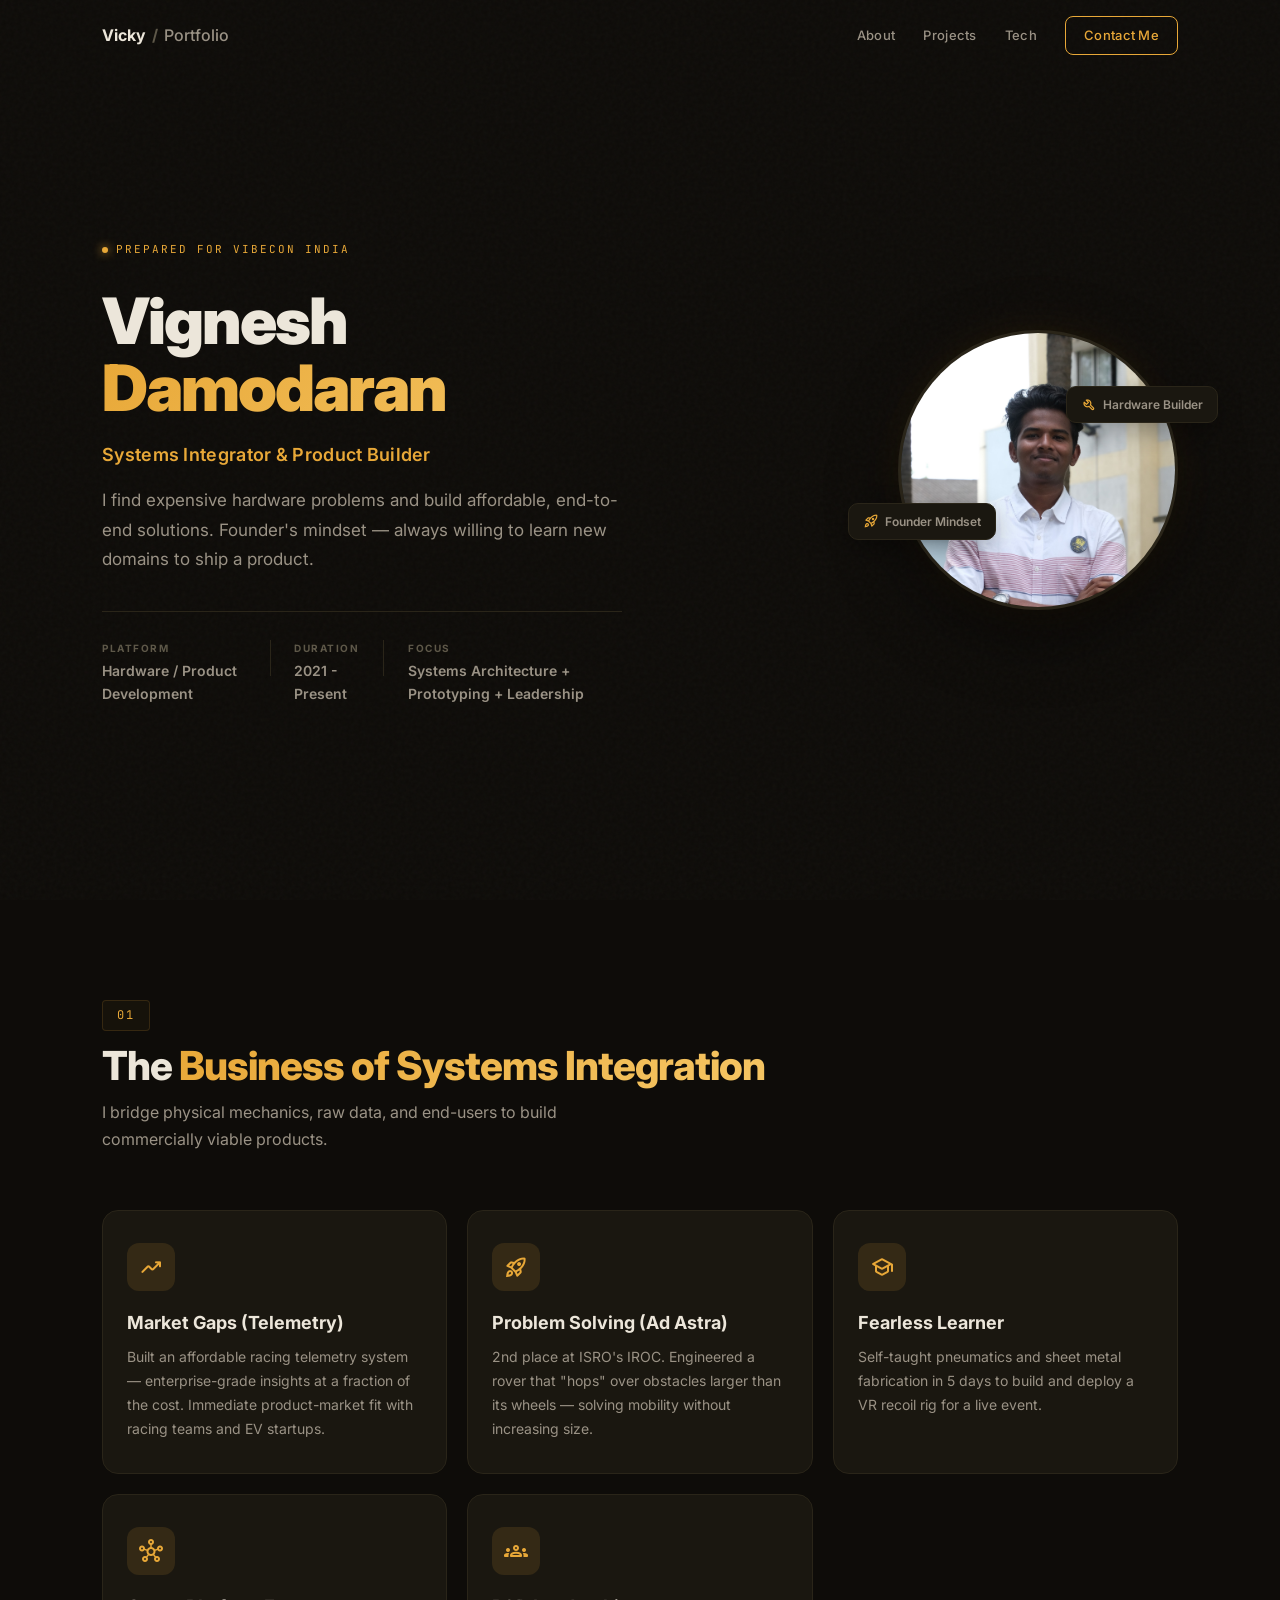
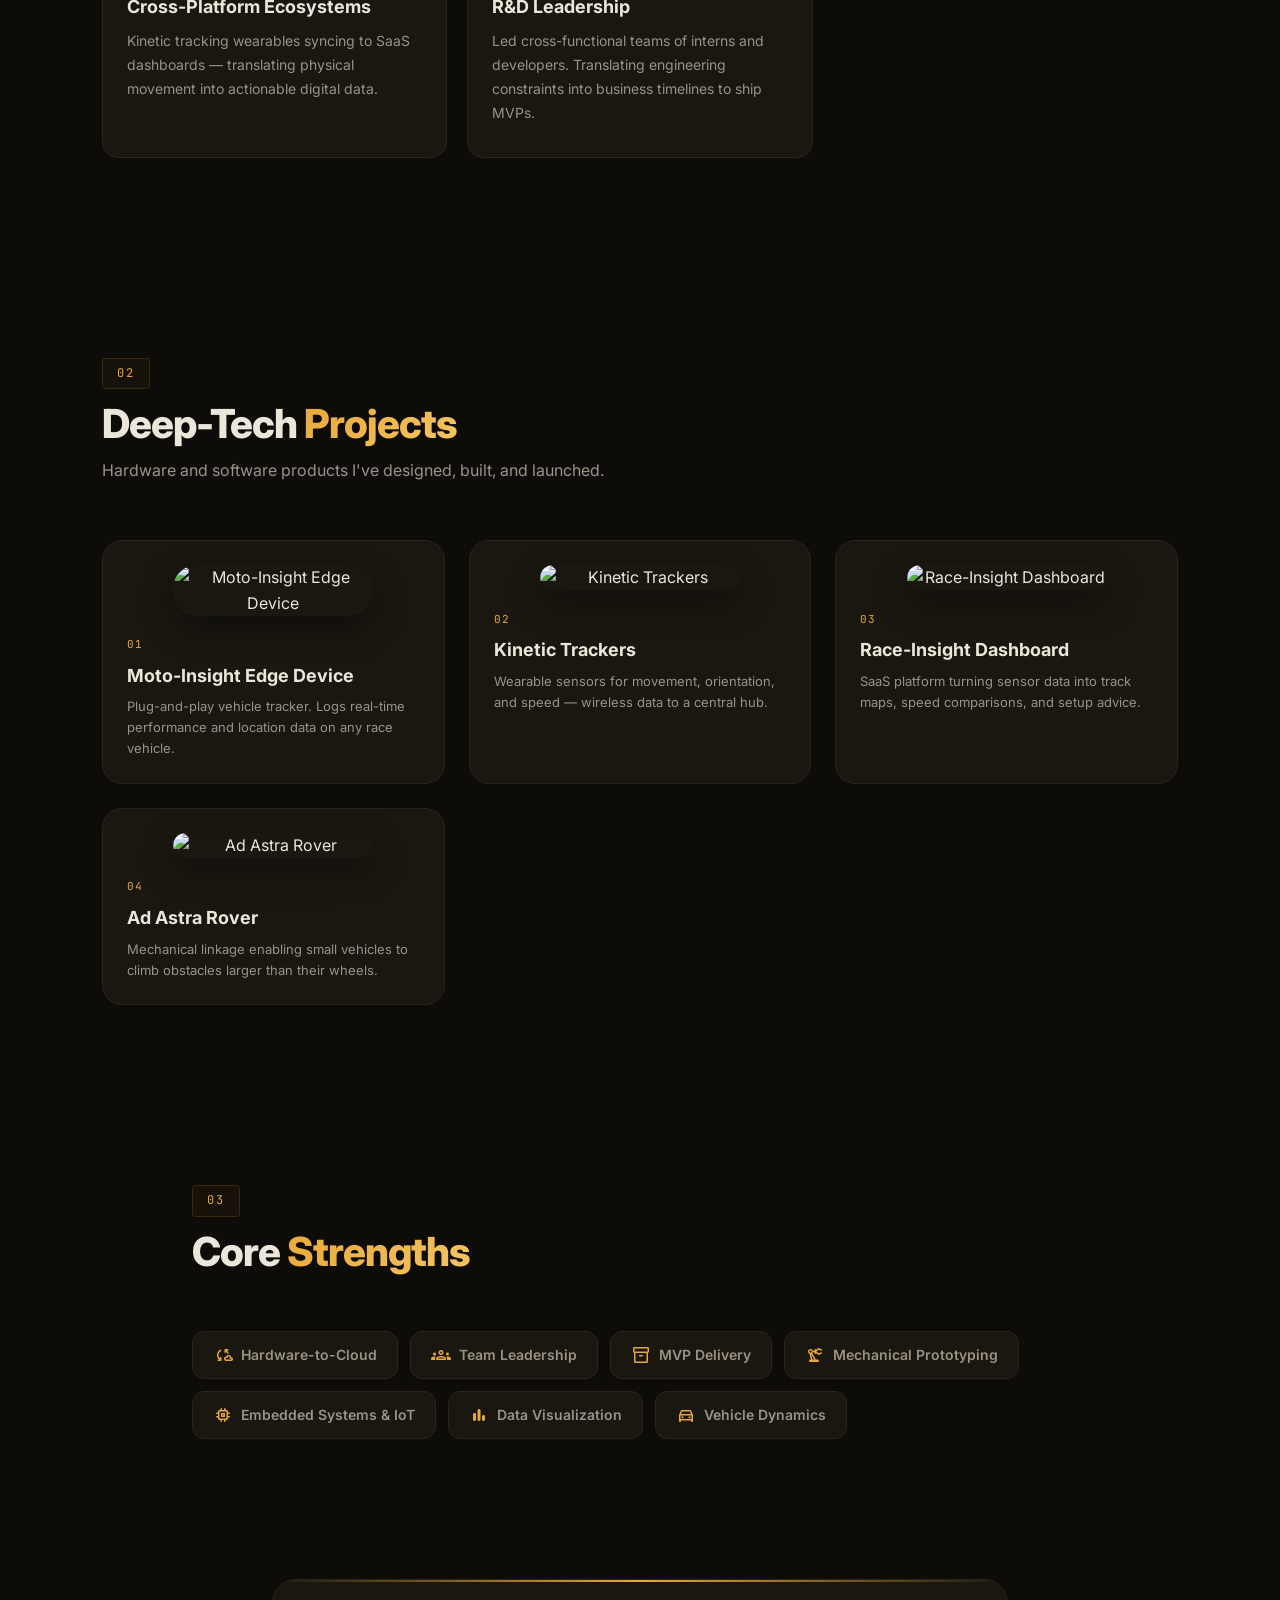
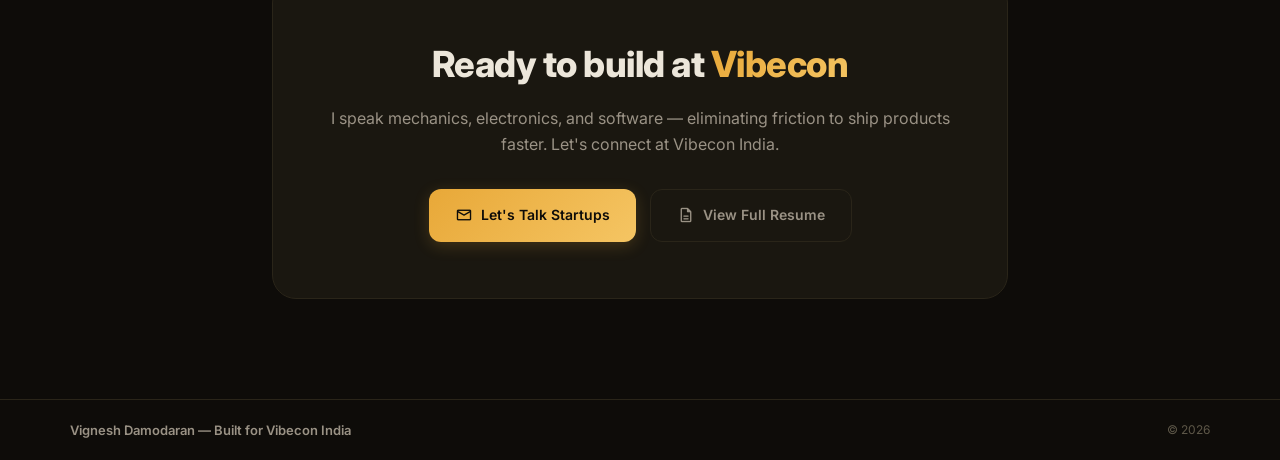
==== vicky.html @ 9a2b297b "feat: add new dynamic portfolio pages for Vignesh and Aslam, populated from configuration files." ====
<!DOCTYPE html>
<html lang="en">
<head>
  <meta charset="UTF-8">
  <meta name="viewport" content="width=device-width, initial-scale=1.0">
  <title>Vignesh Damodaran — Systems Integrator & Product Builder</title>
  <meta name="description" content="Portfolio of Vignesh Damodaran — a systems integrator bridging hardware, software, and market needs. Prepared for Vibecon India.">
  <link rel="preconnect" href="https://fonts.googleapis.com">
  <link rel="preconnect" href="https://fonts.gstatic.com" crossorigin>
  <link href="https://fonts.googleapis.com/css2?family=Inter:wght@300;400;500;600;700;800;900&family=JetBrains+Mono:wght@400;700&display=swap" rel="stylesheet">
  <link href="https://fonts.googleapis.com/css2?family=Material+Symbols+Rounded:opsz,wght,FILL,GRAD@20..48,100..700,0..1,-50..200" rel="stylesheet">
  <link rel="stylesheet" href="vicky-style.css">
</head>
<body>

  <div class="grain-overlay"></div>

  <!-- Navigation -->
  <nav class="nav" id="nav">
    <div class="nav-inner">
      <a href="#" class="nav-brand">
        <span class="brand-name" data-cfg="name"></span>
        <span class="brand-sep">/</span>
        <span class="brand-proj" data-cfg="navSub"></span>
      </a>
      <div class="nav-links">
        <a href="#about">About</a>
        <a href="#screens">Projects</a>
        <a href="#tech">Tech</a>
        <a href="#contact" class="nav-cta">Contact Me</a>
      </div>
    </div>
  </nav>

  <!-- Hero -->
  <section class="hero" id="hero">
    <div class="hero-content">
      <div class="hero-tag">
        <span class="tag-dot"></span>
        <span data-cfg="projectTag"></span>
      </div>
      <h1 id="hero-title"></h1>
      <p class="hero-role" data-cfg="role"></p>
      <p class="hero-desc" data-cfg="projectDesc"></p>
      <div class="hero-meta">
        <div class="meta-item">
          <span class="meta-label">Platform</span>
          <span class="meta-val" data-cfg="platform"></span>
        </div>
        <div class="meta-divider"></div>
        <div class="meta-item">
          <span class="meta-label">Duration</span>
          <span class="meta-val" data-cfg="duration"></span>
        </div>
        <div class="meta-divider"></div>
        <div class="meta-item">
          <span class="meta-label">Focus</span>
          <span class="meta-val" data-cfg="stackShort"></span>
        </div>
      </div>
    </div>
    <div class="hero-photo-wrap">
      <div class="photo-glow"></div>
      <div class="photo-frame" id="hero-photo">
        <span class="photo-initials" id="hero-initials"></span>
      </div>
      <div class="floating-badge badge-1">
        <span class="material-symbols-rounded">build</span>
        <span>Hardware Builder</span>
      </div>
      <div class="floating-badge badge-2">
        <span class="material-symbols-rounded">rocket_launch</span>
        <span>Founder Mindset</span>
      </div>
    </div>
  </section>

  <!-- About / Challenge -->
  <section class="about" id="about">
    <div class="section-intro reveal">
      <span class="section-num">01</span>
      <h2 id="about-title"></h2>
      <p data-cfg="challengeDesc"></p>
    </div>
    <div class="about-grid" id="about-grid"></div>
  </section>

  <!-- Screens -->
  <section class="screens" id="screens">
    <div class="section-intro reveal">
      <span class="section-num">02</span>
      <h2 id="screens-title"></h2>
      <p data-cfg="screensDesc"></p>
    </div>
    <div class="screens-carousel" id="screens-carousel"></div>
  </section>

  <!-- Tech Stack -->
  <section class="tech" id="tech">
    <div class="section-intro reveal">
      <span class="section-num">03</span>
      <h2>Core <span class="accent-text">Strengths</span></h2>
    </div>
    <div class="tech-row" id="tech-row"></div>
  </section>

  <!-- Contact CTA -->
  <section class="contact" id="contact">
    <div class="contact-card reveal">
      <h2 id="cta-title"></h2>
      <p data-cfg="ctaDesc"></p>
      <div class="contact-actions">
        <a href="#" class="btn btn-primary" id="cta-btn-primary">
          <span class="material-symbols-rounded">mail</span>
          <span></span>
        </a>
        <a href="#" class="btn btn-ghost" id="cta-btn-secondary">
          <span class="material-symbols-rounded">description</span>
          <span></span>
        </a>
      </div>
    </div>
  </section>

  <footer class="footer">
    <div class="footer-inner">
      <span class="footer-name" data-cfg="footerText"></span>
      <span class="footer-copy" id="footer-year"></span>
    </div>
  </footer>

  <script src="vicky-config.js"></script>
  <script src="vicky-script.js"></script>
</body>
</html>
---- vicky-style.css ----
/* =============================================================
   SITE 1 — AMBER PORTFOLIO
   Warm amber/gold color palette, case study framing
   ============================================================= */

*, *::before, *::after {
  margin: 0;
  padding: 0;
  box-sizing: border-box;
}

:root {
  --bg: #0e0c09;
  --bg-surface: #15120d;
  --bg-card: #1a1710;
  --bg-card-hover: #201c14;
  --accent: #e8a838;
  --accent-light: #f5c563;
  --accent-dim: rgba(232, 168, 56, 0.12);
  --accent-glow: rgba(232, 168, 56, 0.08);
  --text: #ece6da;
  --text-sub: #9a9285;
  --text-dim: #5e5849;
  --border: #2a2519;
  --font: 'Inter', system-ui, sans-serif;
  --mono: 'JetBrains Mono', monospace;
}

html {
  scroll-behavior: smooth;
  scroll-padding-top: 80px;
}

body {
  font-family: var(--font);
  background: var(--bg);
  color: var(--text);
  line-height: 1.6;
  overflow-x: hidden;
  -webkit-font-smoothing: antialiased;
}

/* Grain overlay */
.grain-overlay {
  position: fixed;
  inset: 0;
  opacity: 0.03;
  background-image: url("data:image/svg+xml,%3Csvg viewBox='0 0 256 256' xmlns='http://www.w3.org/2000/svg'%3E%3Cfilter id='n'%3E%3CfeTurbulence type='fractalNoise' baseFrequency='0.9' numOctaves='4' stitchTiles='stitch'/%3E%3C/filter%3E%3Crect width='100%25' height='100%25' filter='url(%23n)'/%3E%3C/svg%3E");
  pointer-events: none;
  z-index: 0;
}

/* ─── Nav ─── */
.nav {
  position: fixed;
  top: 0;
  left: 0;
  right: 0;
  z-index: 1000;
  padding: 16px 0;
  transition: all 0.4s ease;
}

.nav.scrolled {
  background: rgba(14, 12, 9, 0.9);
  backdrop-filter: blur(20px);
  -webkit-backdrop-filter: blur(20px);
  border-bottom: 1px solid var(--border);
  padding: 10px 0;
}

.nav-inner {
  max-width: 1140px;
  margin: 0 auto;
  padding: 0 32px;
  display: flex;
  align-items: center;
  justify-content: space-between;
}

.nav-brand {
  text-decoration: none;
  display: flex;
  align-items: center;
  gap: 6px;
  font-size: 16px;
  font-weight: 700;
}

.brand-name { color: var(--text); }
.brand-sep { color: var(--text-dim); }
.brand-proj { color: var(--text-sub); font-weight: 500; }

.nav-links {
  display: flex;
  align-items: center;
  gap: 28px;
}

.nav-links a {
  color: var(--text-sub);
  text-decoration: none;
  font-size: 13px;
  font-weight: 500;
  transition: color 0.3s;
  letter-spacing: 0.3px;
}

.nav-links a:hover { color: var(--accent); }

.nav-cta {
  padding: 8px 18px !important;
  border: 1px solid var(--accent);
  border-radius: 8px;
  color: var(--accent) !important;
  transition: all 0.3s !important;
}

.nav-cta:hover {
  background: var(--accent-dim);
  box-shadow: 0 0 16px var(--accent-glow);
}

/* ─── Shared ─── */
section {
  position: relative;
  z-index: 1;
}

.accent-text {
  background: linear-gradient(135deg, var(--accent), var(--accent-light));
  -webkit-background-clip: text;
  -webkit-text-fill-color: transparent;
  background-clip: text;
}

.section-intro {
  margin-bottom: 56px;
}

.section-num {
  font-family: var(--mono);
  font-size: 12px;
  color: var(--accent);
  letter-spacing: 2px;
  display: block;
  margin-bottom: 12px;
  padding: 5px 14px;
  border: 1px solid rgba(232, 168, 56, 0.15);
  border-radius: 4px;
  display: inline-block;
  background: rgba(232, 168, 56, 0.04);
}

.section-intro h2 {
  font-size: 40px;
  font-weight: 800;
  letter-spacing: -1px;
  margin-bottom: 10px;
  line-height: 1.15;
}

.section-intro p {
  color: var(--text-sub);
  font-size: 16px;
  max-width: 520px;
  line-height: 1.7;
}

/* ─── Hero ─── */
.hero {
  min-height: 100vh;
  display: flex;
  align-items: center;
  justify-content: space-between;
  gap: 64px;
  max-width: 1140px;
  margin: 0 auto;
  padding: 120px 32px 80px;
}

.hero-content { flex: 1; max-width: 520px; }

.hero-tag {
  display: inline-flex;
  align-items: center;
  gap: 8px;
  font-family: var(--mono);
  font-size: 11px;
  color: var(--accent);
  letter-spacing: 2px;
  margin-bottom: 28px;
}

.tag-dot {
  width: 6px;
  height: 6px;
  border-radius: 50%;
  background: var(--accent);
  box-shadow: 0 0 10px var(--accent);
  animation: pulse-d 2s ease infinite;
}

@keyframes pulse-d {
  0%, 100% { opacity: 1; }
  50% { opacity: 0.4; }
}

.hero h1 {
  font-size: 64px;
  font-weight: 900;
  line-height: 1.05;
  letter-spacing: -2px;
  margin-bottom: 20px;
}

.hero h1 .line { display: block; }

.hero-role {
  font-size: 18px;
  font-weight: 600;
  color: var(--accent);
  margin-bottom: 16px;
  letter-spacing: 0.3px;
}

.hero-desc {
  font-size: 17px;
  color: var(--text-sub);
  line-height: 1.75;
  margin-bottom: 36px;
}

.hero-meta {
  display: flex;
  align-items: flex-start;
  gap: 24px;
  padding-top: 28px;
  border-top: 1px solid var(--border);
}

.meta-item { display: flex; flex-direction: column; gap: 4px; }
.meta-label { font-size: 10px; font-weight: 700; letter-spacing: 1.5px; text-transform: uppercase; color: var(--text-dim); }
.meta-val { font-size: 14px; font-weight: 600; color: var(--text-sub); }
.meta-divider { width: 1px; height: 36px; background: var(--border); }

/* Hero Profile Photo */
.hero-photo-wrap {
  position: relative;
  flex-shrink: 0;
}

.photo-glow {
  position: absolute;
  top: 50%;
  left: 50%;
  transform: translate(-50%, -50%);
  width: 320px;
  height: 320px;
  background: radial-gradient(circle, rgba(232, 168, 56, 0.12) 0%, transparent 70%);
  filter: blur(40px);
  pointer-events: none;
}

.photo-frame {
  position: relative;
  width: 280px;
  height: 280px;
  border-radius: 50%;
  overflow: hidden;
  border: 3px solid var(--border);
  box-shadow: 0 24px 64px rgba(0, 0, 0, 0.5), 0 0 40px rgba(232, 168, 56, 0.06);
  animation: float-d 5s ease-in-out infinite;
  display: flex;
  align-items: center;
  justify-content: center;
  background: linear-gradient(135deg, var(--bg-card), var(--bg-card-hover));
}

@keyframes float-d {
  0%, 100% { transform: translateY(0); }
  50% { transform: translateY(-10px); }
}

.photo-img {
  width: 100%;
  height: 100%;
  object-fit: cover;
  display: block;
}

.photo-initials {
  font-size: 72px;
  font-weight: 900;
  letter-spacing: -2px;
  background: linear-gradient(135deg, var(--accent), var(--accent-light));
  -webkit-background-clip: text;
  -webkit-text-fill-color: transparent;
  background-clip: text;
  user-select: none;
}

.floating-badge {
  position: absolute;
  display: flex;
  align-items: center;
  gap: 6px;
  padding: 8px 14px;
  border-radius: 10px;
  background: var(--bg-card);
  border: 1px solid var(--border);
  font-size: 12px;
  font-weight: 600;
  color: var(--text-sub);
  box-shadow: 0 8px 24px rgba(0, 0, 0, 0.3);
  animation: badge-float 4s ease-in-out infinite;
  z-index: 2;
}

.floating-badge .material-symbols-rounded {
  font-size: 16px;
  color: var(--accent);
}

.badge-1 { top: 20%; right: -40px; animation-delay: 0s; }
.badge-2 { bottom: 25%; left: -50px; animation-delay: 1.5s; }

@keyframes badge-float {
  0%, 100% { transform: translateY(0); }
  50% { transform: translateY(-6px); }
}

/* ─── About Cards ─── */
.about {
  padding: 100px 32px;
  max-width: 1140px;
  margin: 0 auto;
}

.about-grid {
  display: grid;
  grid-template-columns: repeat(3, 1fr);
  gap: 20px;
}

.about-card {
  background: var(--bg-card);
  border: 1px solid var(--border);
  border-radius: 16px;
  padding: 32px 24px;
  transition: all 0.4s ease;
}

.about-card:hover {
  background: var(--bg-card-hover);
  transform: translateY(-4px);
  border-color: rgba(232, 168, 56, 0.12);
}

.card-icon {
  width: 48px;
  height: 48px;
  display: flex;
  align-items: center;
  justify-content: center;
  border-radius: 12px;
  background: var(--accent-dim);
  margin-bottom: 18px;
}

.card-icon .material-symbols-rounded {
  font-size: 24px;
  color: var(--accent);
}

.about-card h3 {
  font-size: 18px;
  font-weight: 700;
  margin-bottom: 8px;
}

.about-card p {
  font-size: 14px;
  color: var(--text-sub);
  line-height: 1.7;
}

/* ─── Screens Carousel ─── */
.screens {
  padding: 100px 32px;
  max-width: 1140px;
  margin: 0 auto;
}

.screens-carousel {
  display: grid;
  grid-template-columns: repeat(3, 1fr);
  gap: 24px;
}

.screen-card {
  background: var(--bg-card);
  border: 1px solid var(--border);
  border-radius: 20px;
  padding: 24px;
  transition: all 0.4s ease;
  text-align: center;
}

.screen-card:hover {
  transform: translateY(-6px);
  border-color: rgba(232, 168, 56, 0.15);
}

.screen-phone {
  margin-bottom: 20px;
}

.screen-phone img {
  width: 100%;
  max-width: 200px;
  border-radius: 24px;
  display: inline-block;
  box-shadow: 0 12px 32px rgba(0, 0, 0, 0.4);
}

.screen-meta { text-align: left; }

.screen-num {
  font-family: var(--mono);
  font-size: 11px;
  color: var(--accent);
  letter-spacing: 1px;
  display: block;
  margin-bottom: 8px;
}

.screen-meta h3 {
  font-size: 18px;
  font-weight: 700;
  margin-bottom: 6px;
}

.screen-meta p {
  font-size: 13px;
  color: var(--text-sub);
  line-height: 1.6;
}

/* ─── Process & Development ─── */
.process {
  padding: 100px 32px;
  max-width: 1140px;
  margin: 0 auto;
}

.process-grid {
  display: grid;
  grid-template-columns: repeat(4, 1fr);
  gap: 20px;
}

.process-card {
  background: var(--bg-card);
  border: 1px solid var(--border);
  border-radius: 16px;
  padding: 32px 24px;
  transition: all 0.4s ease;
  position: relative;
  overflow: hidden;
}

.process-card::before {
  content: '';
  position: absolute;
  top: 0;
  left: 0;
  width: 4px;
  height: 100%;
  background: linear-gradient(180deg, var(--accent), transparent);
  opacity: 0;
  transition: opacity 0.4s;
}

.process-card:hover::before { opacity: 1; }
.process-card:hover { transform: translateY(-4px); border-color: rgba(232, 168, 56, 0.12); }

.process-step {
  font-family: var(--mono);
  font-size: 12px;
  color: var(--accent);
  letter-spacing: 1px;
  margin-bottom: 12px;
  display: block;
}

.process-card h3 {
  font-size: 18px;
  font-weight: 700;
  margin-bottom: 8px;
}

.process-card p {
  font-size: 14px;
  color: var(--text-sub);
  line-height: 1.7;
}

/* ─── Tech Stack ─── */
.tech {
  padding: 80px 32px;
  max-width: 960px;
  margin: 0 auto;
}

.tech-row {
  display: flex;
  flex-wrap: wrap;
  gap: 12px;
}

.tech-chip {
  display: inline-flex;
  align-items: center;
  gap: 8px;
  padding: 12px 20px;
  background: var(--bg-card);
  border: 1px solid var(--border);
  border-radius: 12px;
  font-size: 14px;
  font-weight: 600;
  color: var(--text-sub);
  transition: all 0.3s;
}

.tech-chip .material-symbols-rounded {
  font-size: 20px;
  color: var(--accent);
}

.tech-chip:hover {
  border-color: rgba(232, 168, 56, 0.15);
  background: var(--bg-card-hover);
  transform: translateY(-2px);
}

/* ─── Contact CTA ─── */
.contact {
  padding: 60px 32px 100px;
  max-width: 800px;
  margin: 0 auto;
}

.contact-card {
  background: var(--bg-card);
  border: 1px solid var(--border);
  border-radius: 24px;
  padding: 56px 48px;
  text-align: center;
  position: relative;
  overflow: hidden;
}

.contact-card::before {
  content: '';
  position: absolute;
  top: 0;
  left: 0;
  right: 0;
  height: 2px;
  background: linear-gradient(90deg, transparent, var(--accent), transparent);
}

.contact-card h2 {
  font-size: 36px;
  font-weight: 800;
  margin-bottom: 12px;
  letter-spacing: -0.5px;
}

.contact-card p {
  color: var(--text-sub);
  font-size: 16px;
  margin-bottom: 32px;
}

.contact-actions {
  display: flex;
  gap: 14px;
  justify-content: center;
}

.btn {
  display: inline-flex;
  align-items: center;
  gap: 8px;
  padding: 14px 26px;
  border-radius: 12px;
  font-size: 14px;
  font-weight: 600;
  text-decoration: none;
  transition: all 0.35s ease;
  cursor: pointer;
  border: none;
}

.btn .material-symbols-rounded { font-size: 18px; }

.btn-primary {
  background: linear-gradient(135deg, var(--accent), var(--accent-light));
  color: #0e0c09;
  box-shadow: 0 4px 16px rgba(232, 168, 56, 0.2);
}

.btn-primary:hover {
  box-shadow: 0 6px 24px rgba(232, 168, 56, 0.35);
  transform: translateY(-2px);
}

.btn-ghost {
  background: transparent;
  color: var(--text-sub);
  border: 1px solid var(--border);
}

.btn-ghost:hover {
  border-color: var(--accent);
  color: var(--accent);
}

/* ─── Footer ─── */
.footer {
  border-top: 1px solid var(--border);
  padding: 20px 32px;
  position: relative;
  z-index: 1;
}

.footer-inner {
  max-width: 1140px;
  margin: 0 auto;
  display: flex;
  justify-content: space-between;
  align-items: center;
}

.footer-name { font-size: 13px; font-weight: 600; color: var(--text-sub); }
.footer-copy { font-size: 12px; color: var(--text-dim); }

/* ─── Animations ─── */
.reveal {
  opacity: 0;
  transform: translateY(24px);
  transition: opacity 0.7s ease, transform 0.7s ease;
}

.reveal.visible {
  opacity: 1;
  transform: translateY(0);
}

/* ─── Responsive ─── */
@media (max-width: 900px) {
  .hero {
    flex-direction: column;
    text-align: center;
    padding: 120px 24px 60px;
    gap: 48px;
  }
  .hero h1 { font-size: 44px; }
  .hero-meta { justify-content: center; flex-wrap: wrap; }
  .about-grid, .screens-carousel { grid-template-columns: 1fr; gap: 16px; }
  .process-grid { grid-template-columns: repeat(2, 1fr); }
  .section-intro h2 { font-size: 32px; }
  .contact-card { padding: 36px 24px; }
  .contact-card h2 { font-size: 28px; }
  .contact-actions { flex-direction: column; align-items: center; }
  .tech-row { justify-content: center; }
  .nav-links a:not(.nav-cta) { display: none; }
}

@media (max-width: 480px) {
  .hero h1 { font-size: 36px; }
  .photo-frame { width: 200px; height: 200px; }
  .photo-initials { font-size: 52px; }
  .process-grid { grid-template-columns: 1fr; gap: 16px; }
}
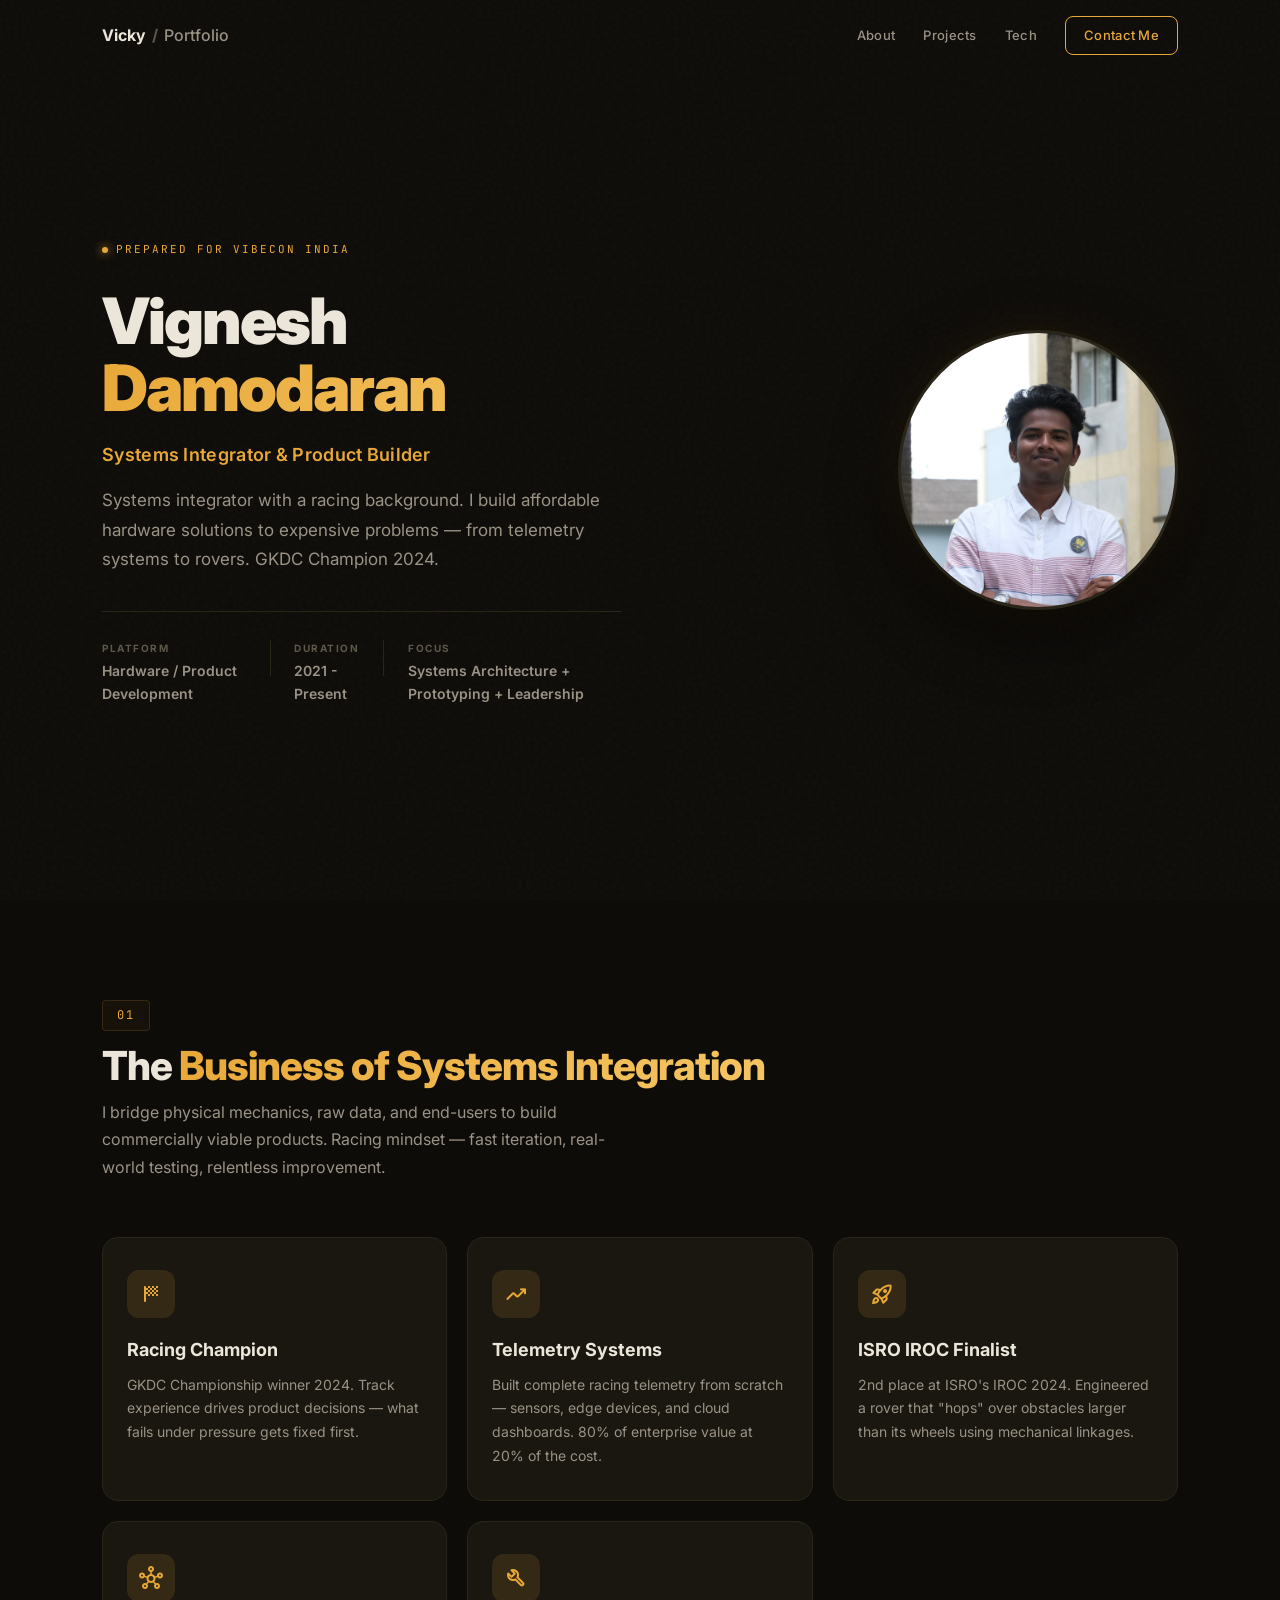
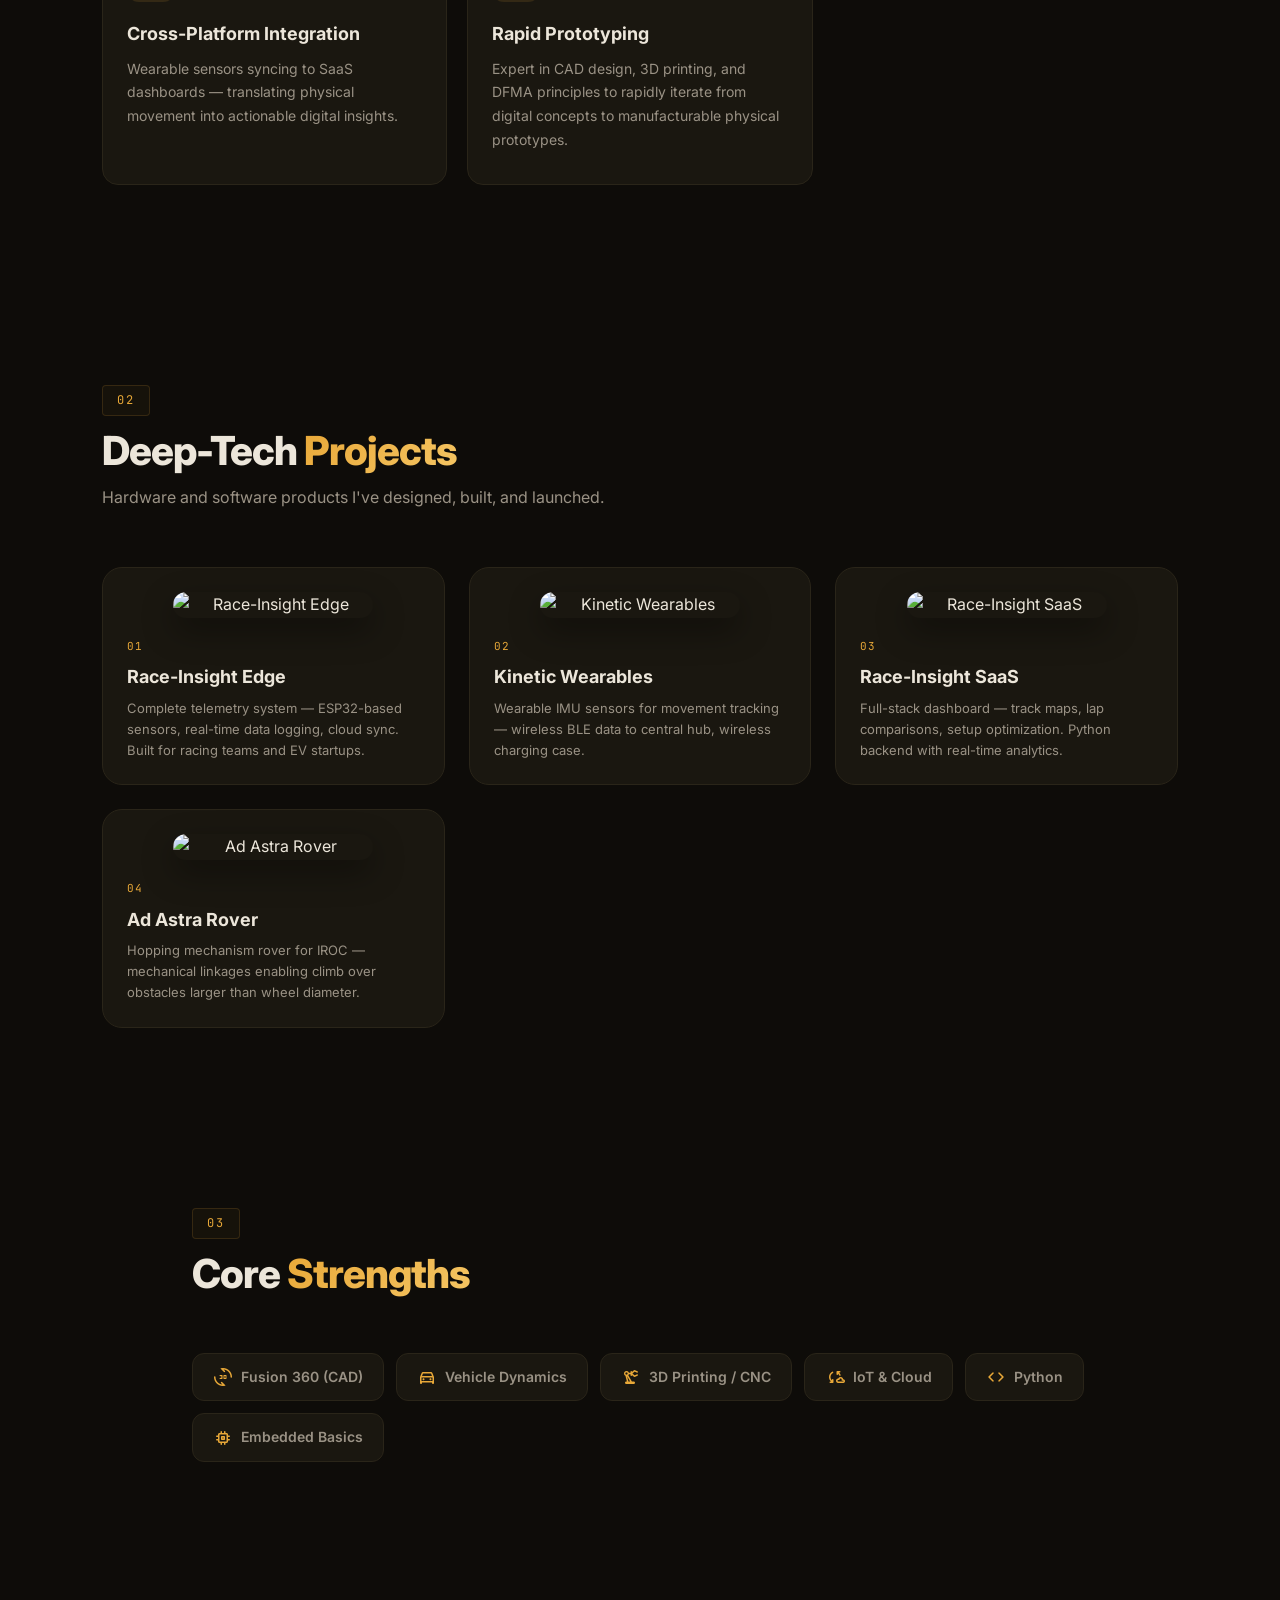
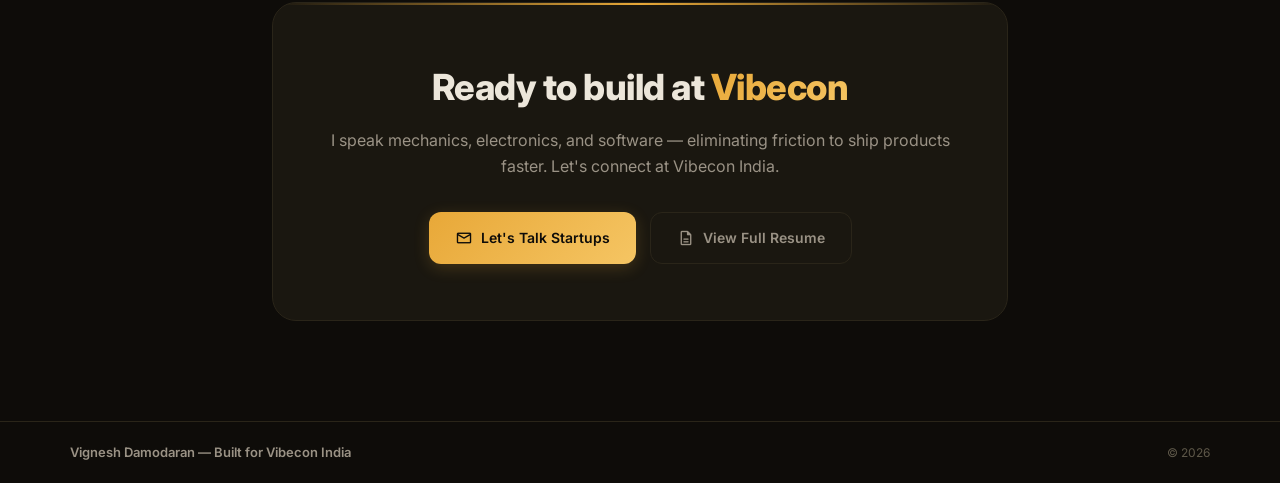
==== commit 27119c0c: "feat: Update portfolio content with revised project descriptions, founder advantage cards, deep-tech" ====
--- a/vicky.html
+++ b/vicky.html
@@ -64,14 +64,6 @@
       <div class="photo-frame" id="hero-photo">
         <span class="photo-initials" id="hero-initials"></span>
       </div>
-      <div class="floating-badge badge-1">
-        <span class="material-symbols-rounded">build</span>
-        <span>Hardware Builder</span>
-      </div>
-      <div class="floating-badge badge-2">
-        <span class="material-symbols-rounded">rocket_launch</span>
-        <span>Founder Mindset</span>
-      </div>
     </div>
   </section>
 
